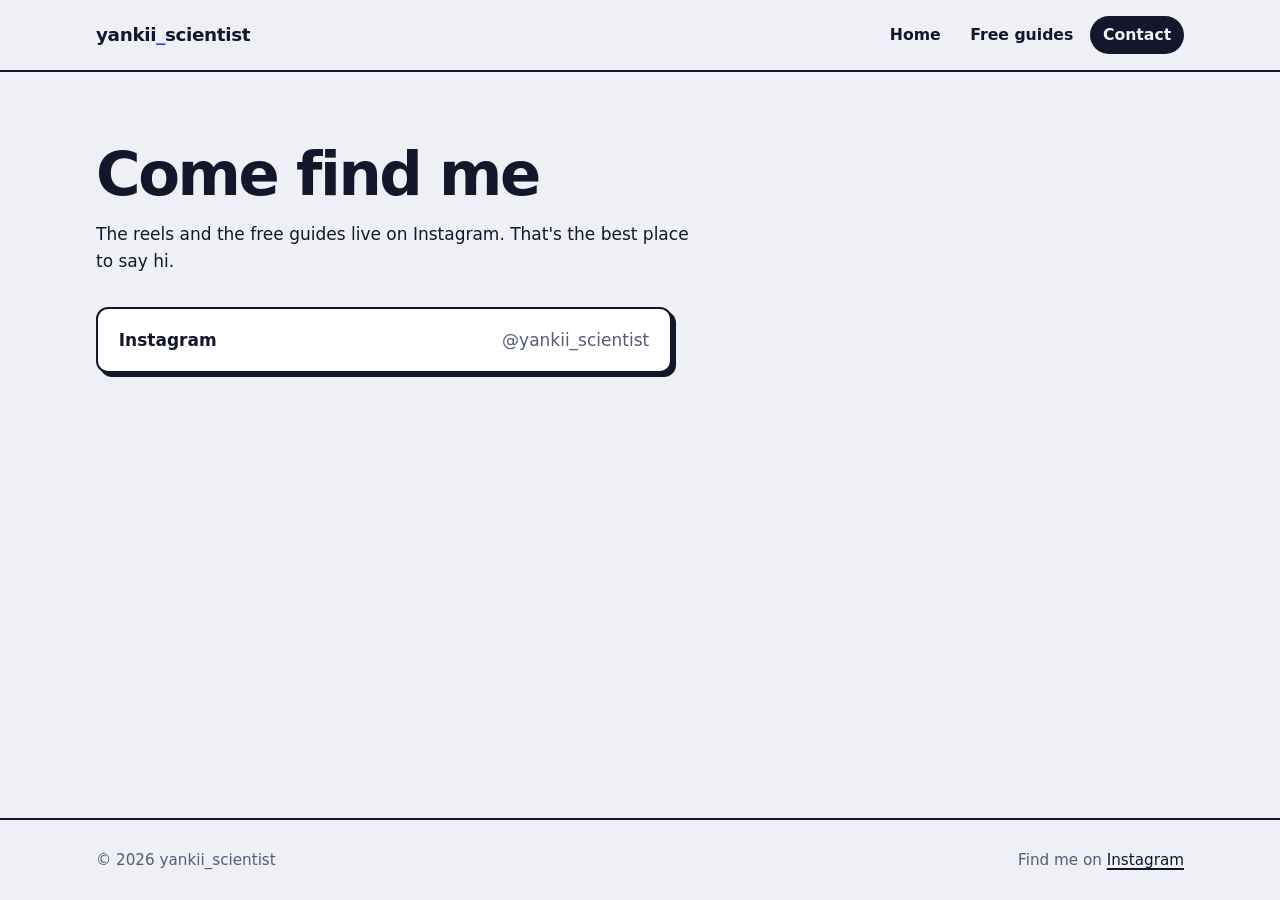
==== contact/index.html @ 996e2024 "Build yankii_scientist site: home, free guides library, contact" ====
<!doctype html>
<html lang="en">
<head>
<meta charset="utf-8">
<meta name="viewport" content="width=device-width,initial-scale=1">
<meta name="color-scheme" content="light dark">
<title>Contact | yankii_scientist</title>
<meta name="description" content="Come find me on Instagram and other places online.">
<link rel="icon" href="data:,">
<link rel="stylesheet" href="../assets/style.css">
</head>
<body>
<a class="skip" href="#main">Skip to content</a>
<header class="site"><div class="wrap">
  <a class="logo" href="../index.html">yankii<span>_</span>scientist</a>
  <nav aria-label="Main"><ul>
    <li><a href="../index.html">Home</a></li>
    <li><a href="../guides/index.html">Free guides</a></li>
    <li><a href="../contact/index.html" aria-current="page">Contact</a></li>
  </ul></nav>
</div></header>
<main id="main">
<section class="page-head wrap">
  <h1>Come find me</h1>
  <p>The reels and the free guides live on Instagram. That's the best place to say hi.</p>
  <ul class="find" id="find">
    <li><a href="https://www.instagram.com/yankii_scientist/"><span class="k">Instagram</span><span class="v">@yankii_scientist</span></a></li>
  </ul>
</section>
</main>
<footer class="site"><div class="wrap">
  <span>&copy; <span id="yr">2026</span> yankii_scientist</span>
  <span>Find me on <a href="https://www.instagram.com/yankii_scientist/">Instagram</a></span>
</div></footer>
<script>document.getElementById('yr').textContent=new Date().getFullYear();</script>
<script src="contact.js"></script><script src="find.js"></script></body></html>
---- assets/style.css ----
:root{
  --paper:#eef0f6; --card:#fff; --ink:#14172b; --muted:#565b78; --line:#cfd3e4;
  --accent:#3a3af0; --accent-ink:#fff; --mark:#ffd23f;
  --font:"Avenir Next","Segoe UI",system-ui,-apple-system,Roboto,sans-serif;
  --mono:ui-monospace,"SF Mono",Menlo,Consolas,monospace;
}
@media (prefers-color-scheme:dark){
  :root{--paper:#0f1120; --card:#181b31; --ink:#eceefb; --muted:#a3a8c8; --line:#2b3055; --accent:#8b8bff; --accent-ink:#0f1120;}
}
*{box-sizing:border-box}
html{scroll-behavior:smooth}
body{margin:0;background:var(--paper);color:var(--ink);font:400 1.0625rem/1.6 var(--font);min-height:100vh;display:flex;flex-direction:column}
main{flex:1}
a{color:inherit;text-decoration-thickness:2px;text-underline-offset:3px}
a:hover{color:var(--accent)}
:focus-visible{outline:3px solid var(--accent);outline-offset:3px;border-radius:4px}
.wrap{width:min(68rem,100% - 2.5rem);margin-inline:auto}
.skip{position:absolute;left:-999px;top:0;background:var(--ink);color:var(--paper);padding:.6rem 1rem;z-index:10}
.skip:focus{left:0}

header.site{border-bottom:2px solid var(--ink)}
header.site .wrap{display:flex;flex-wrap:wrap;align-items:center;justify-content:space-between;gap:.5rem 1.5rem;padding-block:1rem}
.logo{font:800 1.15rem var(--font);letter-spacing:-.02em;text-decoration:none}
.logo span{color:var(--accent)}
nav ul{display:flex;gap:.25rem;list-style:none;margin:0;padding:0;flex-wrap:wrap}
nav a{display:block;padding:.4rem .8rem;border-radius:999px;text-decoration:none;font-weight:600;font-size:.98rem}
nav a:hover{background:var(--card)}
nav a[aria-current="page"]{background:var(--ink);color:var(--paper)}

footer.site{border-top:2px solid var(--ink);margin-top:4rem;padding-block:1.75rem;color:var(--muted);font-size:.95rem}
footer.site .wrap{display:flex;flex-wrap:wrap;justify-content:space-between;gap:.75rem 2rem}
footer.site a{color:var(--ink)}

/* Home */
.hero{padding-block:clamp(3rem,10vw,7rem) clamp(2rem,6vw,4rem)}
.hero h1{font:800 clamp(2.4rem,9.5vw,6.2rem)/.95 var(--font);letter-spacing:-.045em;margin:0 0 1.5rem;overflow-wrap:anywhere}
.hero h1 .us{display:inline-block;width:.55em;height:.12em;background:var(--accent);margin-left:.04em;vertical-align:baseline;animation:blink 1.1s steps(1) 6}
@keyframes blink{50%{opacity:0}}
.hero p.lead{font-size:clamp(1.2rem,2.6vw,1.6rem);line-height:1.4;max-width:34rem;margin:0 0 2rem}
.hl{background:linear-gradient(transparent 58%,var(--mark) 58%);color:#14172b;padding:0 .15em}
.btns{display:flex;flex-wrap:wrap;gap:.75rem}
.btn{display:inline-block;padding:.8rem 1.4rem;border-radius:.6rem;font-weight:700;text-decoration:none;border:2px solid var(--ink);box-shadow:4px 4px 0 var(--ink);transition:transform .12s,box-shadow .12s}
.btn:hover{transform:translate(2px,2px);box-shadow:2px 2px 0 var(--ink);color:inherit}
.btn.primary{background:var(--accent);color:var(--accent-ink)}
.btn.primary:hover{color:var(--accent-ink)}
.btn.plain{background:var(--card)}
.how{border-top:2px solid var(--ink);padding-block:2.5rem 0}
.how h2{font:800 1.6rem var(--font);letter-spacing:-.02em;margin:0 0 1rem}
.how ol{margin:0;padding-left:1.3rem;max-width:36rem}
.how li{margin-bottom:.5rem}

/* Page headings */
.page-head{padding-block:clamp(2.5rem,7vw,4.5rem) 1.5rem}
.page-head h1{font:800 clamp(2.2rem,6vw,3.8rem)/1 var(--font);letter-spacing:-.04em;margin:0 0 1rem}
.page-head p{max-width:38rem;margin:0 0 1rem}
.note{background:var(--card);border:2px solid var(--ink);border-left-width:8px;border-left-color:var(--mark);border-radius:.5rem;padding:.9rem 1.1rem;max-width:38rem}
.note p{margin:0}

/* Guides */
.filters{display:grid;gap:1rem;grid-template-columns:repeat(auto-fit,minmax(14rem,1fr));margin-block:2rem 1.5rem}
.filters label{display:block;font-weight:700;font-size:.95rem;margin-bottom:.3rem}
.filters select{width:100%;padding:.65rem .8rem;font:inherit;color:var(--ink);background:var(--card);border:2px solid var(--ink);border-radius:.5rem}
.grid{list-style:none;margin:0;padding:0;display:grid;gap:1.25rem;grid-template-columns:repeat(auto-fill,minmax(17rem,1fr))}
.gcard{background:var(--card);border:2px solid var(--ink);border-radius:.75rem;padding:1.2rem;display:flex;flex-direction:column;gap:.7rem;height:100%}
.gcard h3{font:800 1.25rem/1.2 var(--font);letter-spacing:-.02em;margin:0}
.gcard p{margin:0;color:var(--muted);font-size:1rem;flex:1}
.tags{display:flex;flex-wrap:wrap;gap:.4rem}
.tag{font-size:.85rem;font-weight:600;padding:.15rem .6rem;border-radius:999px;border:1.5px solid var(--line)}
.tag.tool{background:var(--mark);color:#14172b;border-color:transparent}
.kw{font:600 .9rem var(--mono)}
.kw b{background:var(--ink);color:var(--paper);padding:.1rem .45rem;border-radius:.3rem}
.gcard a.get{font-weight:700}
.empty{border:2px dashed var(--ink);border-radius:.75rem;padding:2.5rem 1.5rem;text-align:center;background:var(--card)}
.empty h2{font:800 1.6rem var(--font);letter-spacing:-.02em;margin:0 0 .4rem}
.empty p{margin:0 auto;max-width:28rem;color:var(--muted)}
[hidden]{display:none!important}
.count{color:var(--muted);font-size:.95rem;margin:0 0 1rem}

/* Contact */
.find{list-style:none;margin:2rem 0 0;padding:0;display:grid;gap:1rem;max-width:36rem}
.find a{display:flex;justify-content:space-between;align-items:center;gap:1rem;padding:1.1rem 1.3rem;background:var(--card);border:2px solid var(--ink);border-radius:.75rem;text-decoration:none;box-shadow:4px 4px 0 var(--ink);transition:transform .12s,box-shadow .12s}
.find a:hover{transform:translate(2px,2px);box-shadow:2px 2px 0 var(--ink)}
.find .k{font-weight:700}
.find .v{color:var(--muted);overflow-wrap:anywhere;text-align:right}

@media (prefers-reduced-motion:reduce){*{animation:none!important;transition:none!important}html{scroll-behavior:auto}}
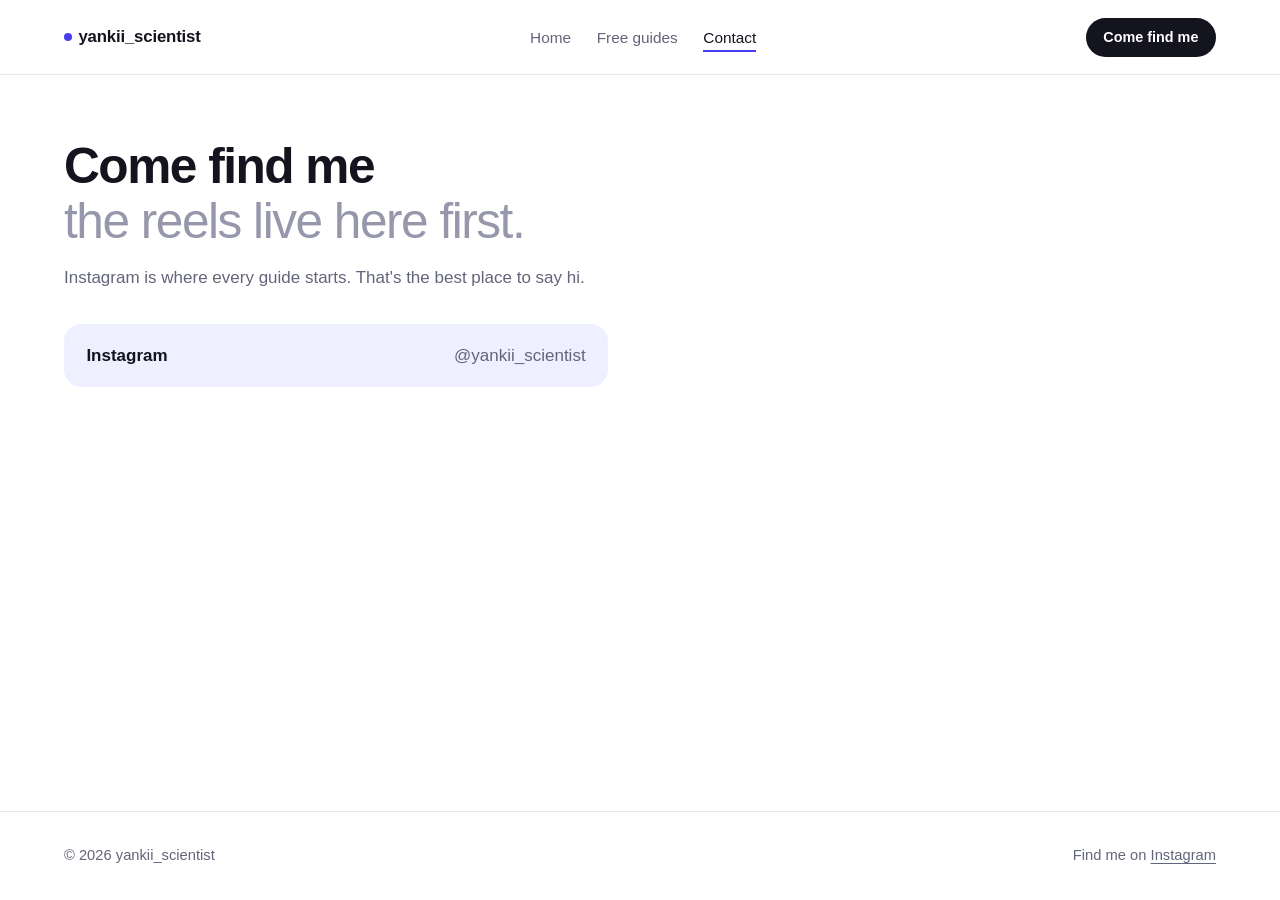
==== commit 9fccd545: "Restyle site in Privy-inspired design language: hero panel, tool chips, pastel step/guide cards" ====
--- a/contact/index.html
+++ b/contact/index.html
@@ -12,25 +12,31 @@
 <body>
 <a class="skip" href="#main">Skip to content</a>
 <header class="site"><div class="wrap">
-  <a class="logo" href="../index.html">yankii<span>_</span>scientist</a>
+  <a class="logo" href="../index.html"><span class="dot" aria-hidden="true"></span>yankii_scientist</a>
   <nav aria-label="Main"><ul>
     <li><a href="../index.html">Home</a></li>
     <li><a href="../guides/index.html">Free guides</a></li>
     <li><a href="../contact/index.html" aria-current="page">Contact</a></li>
   </ul></nav>
+  <a class="nav-cta" href="../contact/index.html">Come find me</a>
 </div></header>
+
 <main id="main">
-<section class="page-head wrap">
-  <h1>Come find me</h1>
-  <p>The reels and the free guides live on Instagram. That's the best place to say hi.</p>
-  <ul class="find" id="find">
-    <li><a href="https://www.instagram.com/yankii_scientist/"><span class="k">Instagram</span><span class="v">@yankii_scientist</span></a></li>
-  </ul>
-</section>
+  <section class="page-head wrap">
+    <h1>Come find me<span class="soft">the reels live here first.</span></h1>
+    <p>Instagram is where every guide starts. That's the best place to say hi.</p>
+    <ul class="find" id="find">
+      <li><a href="https://www.instagram.com/yankii_scientist/"><span class="k">Instagram</span><span class="v">@yankii_scientist</span></a></li>
+    </ul>
+  </section>
 </main>
+
 <footer class="site"><div class="wrap">
   <span>&copy; <span id="yr">2026</span> yankii_scientist</span>
   <span>Find me on <a href="https://www.instagram.com/yankii_scientist/">Instagram</a></span>
 </div></footer>
 <script>document.getElementById('yr').textContent=new Date().getFullYear();</script>
-<script src="contact.js"></script><script src="find.js"></script></body></html>
+<script src="contact.js"></script>
+<script src="find.js"></script>
+</body>
+</html>
--- a/assets/style.css
+++ b/assets/style.css
@@ -1,86 +1,156 @@
 :root{
-  --paper:#eef0f6; --card:#fff; --ink:#14172b; --muted:#565b78; --line:#cfd3e4;
-  --accent:#3a3af0; --accent-ink:#fff; --mark:#ffd23f;
-  --font:"Avenir Next","Segoe UI",system-ui,-apple-system,Roboto,sans-serif;
+  --bg:#ffffff; --bg-soft:#f6f6fb; --card:#ffffff; --ink:#14141f; --grey:#9697ab; --muted:#63657a;
+  --line:#e7e7f2; --accent:#463cf0; --accent-ink:#ffffff;
+  --panel-1:#d8d2fc; --panel-2:#8a7bf2; --panel-3:#5b4de0;
+  --tint-a:#eef0ff; --tint-a-ink:#3b34a8;
+  --tint-b:#eaf7f1; --tint-b-ink:#1f7a55;
+  --tint-c:#fff2e7; --tint-c-ink:#a35a1f;
+  --shadow:0 1px 2px rgba(20,20,31,.04), 0 12px 28px -12px rgba(20,20,31,.12);
+  --font:-apple-system,"Segoe UI",Inter,Roboto,Helvetica,Arial,sans-serif;
   --mono:ui-monospace,"SF Mono",Menlo,Consolas,monospace;
 }
 @media (prefers-color-scheme:dark){
-  :root{--paper:#0f1120; --card:#181b31; --ink:#eceefb; --muted:#a3a8c8; --line:#2b3055; --accent:#8b8bff; --accent-ink:#0f1120;}
+  :root{
+    --bg:#0c0d16; --bg-soft:#13142280; --card:#151726; --ink:#f0f0f8; --grey:#797ba0; --muted:#a6a8c6;
+    --line:#262845; --accent:#8b7dff; --accent-ink:#0c0d16;
+    --panel-1:#2a2460; --panel-2:#40349a; --panel-3:#584bd4;
+    --tint-a:#1a1c38; --tint-a-ink:#c2bcff;
+    --tint-b:#122a22; --tint-b-ink:#6fdcac;
+    --tint-c:#2a1e10; --tint-c-ink:#f2b876;
+    --shadow:0 1px 2px rgba(0,0,0,.3), 0 12px 28px -12px rgba(0,0,0,.5);
+  }
 }
 *{box-sizing:border-box}
 html{scroll-behavior:smooth}
-body{margin:0;background:var(--paper);color:var(--ink);font:400 1.0625rem/1.6 var(--font);min-height:100vh;display:flex;flex-direction:column}
+body{margin:0;background:var(--bg);color:var(--ink);font:400 1.0625rem/1.6 var(--font);min-height:100vh;display:flex;flex-direction:column;-webkit-font-smoothing:antialiased}
 main{flex:1}
-a{color:inherit;text-decoration-thickness:2px;text-underline-offset:3px}
-a:hover{color:var(--accent)}
-:focus-visible{outline:3px solid var(--accent);outline-offset:3px;border-radius:4px}
-.wrap{width:min(68rem,100% - 2.5rem);margin-inline:auto}
-.skip{position:absolute;left:-999px;top:0;background:var(--ink);color:var(--paper);padding:.6rem 1rem;z-index:10}
-.skip:focus{left:0}
+a{color:inherit}
+:focus-visible{outline:2px solid var(--accent);outline-offset:3px;border-radius:4px}
+.wrap{width:min(72rem,100% - 3rem);margin-inline:auto}
+.skip{position:absolute;left:-999px;top:0;background:var(--ink);color:var(--bg);padding:.6rem 1rem;z-index:20}
+.skip:focus{left:1rem;top:1rem}
 
-header.site{border-bottom:2px solid var(--ink)}
-header.site .wrap{display:flex;flex-wrap:wrap;align-items:center;justify-content:space-between;gap:.5rem 1.5rem;padding-block:1rem}
-.logo{font:800 1.15rem var(--font);letter-spacing:-.02em;text-decoration:none}
-.logo span{color:var(--accent)}
-nav ul{display:flex;gap:.25rem;list-style:none;margin:0;padding:0;flex-wrap:wrap}
-nav a{display:block;padding:.4rem .8rem;border-radius:999px;text-decoration:none;font-weight:600;font-size:.98rem}
-nav a:hover{background:var(--card)}
-nav a[aria-current="page"]{background:var(--ink);color:var(--paper)}
+/* Nav */
+header.site{position:sticky;top:0;z-index:10;background:color-mix(in srgb, var(--bg) 88%, transparent);backdrop-filter:blur(10px);border-bottom:1px solid var(--line)}
+header.site .wrap{display:flex;align-items:center;justify-content:space-between;gap:.75rem 1rem;padding-block:1.1rem;flex-wrap:wrap}
+.logo{font:700 1.05rem/1 var(--font);letter-spacing:-.01em;text-decoration:none;display:flex;align-items:center;gap:.4rem}
+.logo .dot{width:.5rem;height:.5rem;border-radius:50%;background:var(--accent);display:inline-block}
+nav ul{display:flex;gap:1.6rem;list-style:none;margin:0;padding:0}
+nav a{text-decoration:none;font-weight:500;font-size:.96rem;color:var(--muted);padding:.3rem 0;border-bottom:2px solid transparent}
+nav a:hover{color:var(--ink)}
+nav a[aria-current="page"]{color:var(--ink);border-color:var(--accent)}
+.nav-cta{display:inline-flex;align-items:center;white-space:nowrap;padding:.5rem 1.1rem;border-radius:999px;background:var(--ink);color:var(--bg);font-weight:600;font-size:.9rem;text-decoration:none}
+.nav-cta:hover{opacity:.85}
+@media (max-width:560px){
+  .nav-cta{display:none}
+}
 
-footer.site{border-top:2px solid var(--ink);margin-top:4rem;padding-block:1.75rem;color:var(--muted);font-size:.95rem}
-footer.site .wrap{display:flex;flex-wrap:wrap;justify-content:space-between;gap:.75rem 2rem}
-footer.site a{color:var(--ink)}
+/* Footer */
+footer.site{border-top:1px solid var(--line);margin-top:5rem;padding-block:2rem}
+footer.site .wrap{display:flex;flex-wrap:wrap;justify-content:space-between;gap:.75rem 2rem;color:var(--muted);font-size:.92rem}
+footer.site a{text-decoration:underline;text-underline-offset:3px}
 
-/* Home */
-.hero{padding-block:clamp(3rem,10vw,7rem) clamp(2rem,6vw,4rem)}
-.hero h1{font:800 clamp(2.4rem,9.5vw,6.2rem)/.95 var(--font);letter-spacing:-.045em;margin:0 0 1.5rem;overflow-wrap:anywhere}
-.hero h1 .us{display:inline-block;width:.55em;height:.12em;background:var(--accent);margin-left:.04em;vertical-align:baseline;animation:blink 1.1s steps(1) 6}
-@keyframes blink{50%{opacity:0}}
-.hero p.lead{font-size:clamp(1.2rem,2.6vw,1.6rem);line-height:1.4;max-width:34rem;margin:0 0 2rem}
-.hl{background:linear-gradient(transparent 58%,var(--mark) 58%);color:#14172b;padding:0 .15em}
+/* Buttons */
 .btns{display:flex;flex-wrap:wrap;gap:.75rem}
-.btn{display:inline-block;padding:.8rem 1.4rem;border-radius:.6rem;font-weight:700;text-decoration:none;border:2px solid var(--ink);box-shadow:4px 4px 0 var(--ink);transition:transform .12s,box-shadow .12s}
-.btn:hover{transform:translate(2px,2px);box-shadow:2px 2px 0 var(--ink);color:inherit}
-.btn.primary{background:var(--accent);color:var(--accent-ink)}
-.btn.primary:hover{color:var(--accent-ink)}
-.btn.plain{background:var(--card)}
-.how{border-top:2px solid var(--ink);padding-block:2.5rem 0}
-.how h2{font:800 1.6rem var(--font);letter-spacing:-.02em;margin:0 0 1rem}
-.how ol{margin:0;padding-left:1.3rem;max-width:36rem}
-.how li{margin-bottom:.5rem}
+.pill{display:inline-flex;align-items:center;justify-content:center;padding:.85rem 1.6rem;border-radius:999px;font-weight:600;font-size:1rem;text-decoration:none;border:1px solid transparent;transition:transform .15s ease,opacity .15s ease}
+.pill.solid{background:var(--ink);color:var(--bg)}
+.pill.outline{background:transparent;color:var(--ink);border-color:var(--line)}
+.pill:hover{transform:translateY(-1px);opacity:.9}
+@media (prefers-reduced-motion:reduce){.pill:hover{transform:none}}
 
-/* Page headings */
-.page-head{padding-block:clamp(2.5rem,7vw,4.5rem) 1.5rem}
-.page-head h1{font:800 clamp(2.2rem,6vw,3.8rem)/1 var(--font);letter-spacing:-.04em;margin:0 0 1rem}
-.page-head p{max-width:38rem;margin:0 0 1rem}
-.note{background:var(--card);border:2px solid var(--ink);border-left-width:8px;border-left-color:var(--mark);border-radius:.5rem;padding:.9rem 1.1rem;max-width:38rem}
-.note p{margin:0}
+/* Hero */
+.hero{padding-block:clamp(2.5rem,6vw,5rem) clamp(2rem,5vw,3.5rem)}
+.hero .wrap{display:grid;grid-template-columns:1.05fr 1fr;gap:clamp(2rem,4vw,4rem);align-items:center}
+.hero h1{font:600 clamp(2.6rem,4.6vw,3.9rem)/1.08 var(--font);letter-spacing:-.03em;margin:0 0 1.3rem}
+.hero h1 .soft{display:block;color:var(--grey);font-weight:500}
+.hero p.lead{font-size:1.2rem;line-height:1.55;color:var(--muted);max-width:32rem;margin:0 0 2rem}
+.hero .btns{margin-bottom:0}
 
-/* Guides */
-.filters{display:grid;gap:1rem;grid-template-columns:repeat(auto-fit,minmax(14rem,1fr));margin-block:2rem 1.5rem}
-.filters label{display:block;font-weight:700;font-size:.95rem;margin-bottom:.3rem}
-.filters select{width:100%;padding:.65rem .8rem;font:inherit;color:var(--ink);background:var(--card);border:2px solid var(--ink);border-radius:.5rem}
-.grid{list-style:none;margin:0;padding:0;display:grid;gap:1.25rem;grid-template-columns:repeat(auto-fill,minmax(17rem,1fr))}
-.gcard{background:var(--card);border:2px solid var(--ink);border-radius:.75rem;padding:1.2rem;display:flex;flex-direction:column;gap:.7rem;height:100%}
-.gcard h3{font:800 1.25rem/1.2 var(--font);letter-spacing:-.02em;margin:0}
-.gcard p{margin:0;color:var(--muted);font-size:1rem;flex:1}
+/* Hero visual: gradient panel with reel mock + guide card */
+.panel{position:relative;border-radius:2rem;background:radial-gradient(120% 130% at 20% 15%,var(--panel-1),var(--panel-2) 55%,var(--panel-3) 100%);padding:clamp(2rem,4vw,3rem);min-height:22rem;display:flex;align-items:center;justify-content:center;overflow:hidden;box-shadow:var(--shadow)}
+.panel::before{content:"";position:absolute;inset:0;background:radial-gradient(60% 40% at 85% 90%,rgba(255,255,255,.35),transparent 70%)}
+.reel{position:relative;width:11.5rem;background:#0c0d16;border-radius:1.6rem;padding:.5rem;box-shadow:0 25px 50px -18px rgba(0,0,0,.45);z-index:1}
+.reel .screen{background:linear-gradient(160deg,#20204a,#3c2f7c 55%,#6a4fc9);border-radius:1.2rem;aspect-ratio:9/17.5;position:relative;overflow:hidden;display:flex;flex-direction:column;justify-content:flex-end;padding:.9rem}
+.reel .bars{position:absolute;top:.6rem;left:.6rem;right:.6rem;display:flex;gap:.25rem}
+.reel .bars span{height:2px;flex:1;background:rgba(255,255,255,.35);border-radius:2px}
+.reel .cap{color:#fff;font-size:.72rem;line-height:1.4;font-weight:600}
+.reel .cap b{color:#ffe27a}
+.card-float{position:absolute;right:-1rem;bottom:1.5rem;background:var(--card);color:var(--ink);border-radius:1rem;padding:1rem 1.2rem;box-shadow:0 20px 40px -16px rgba(20,20,31,.35);width:12.5rem;z-index:2}
+.card-float p{margin:0;font-size:.82rem;color:var(--muted)}
+.card-float .kwrow{display:flex;align-items:center;gap:.4rem;margin-top:.5rem;font:700 .85rem var(--mono)}
+.card-float .kwrow b{background:var(--tint-a);color:var(--tint-a-ink);padding:.15rem .55rem;border-radius:.4rem}
+.card-float .arrow{margin-top:.55rem;font-size:.78rem;font-weight:600;color:var(--accent)}
+
+/* Tool strip */
+.toolstrip{padding-block:2rem 3rem;border-top:1px solid var(--line)}
+.toolstrip .wrap{display:flex;flex-wrap:wrap;align-items:center;gap:.9rem}
+.toolstrip .label{color:var(--muted);font-size:.9rem;margin-right:.4rem}
+.chip{font-size:.92rem;font-weight:600;color:var(--muted);padding:.4rem .9rem;border:1px solid var(--line);border-radius:999px}
+
+/* Section heading */
+.section-head{max-width:34rem;margin-bottom:2.2rem}
+.section-head h2{font:600 clamp(1.7rem,3vw,2.3rem)/1.15 var(--font);letter-spacing:-.02em;margin:0}
+.section-head h2 .soft{color:var(--grey);display:block;font-weight:500}
+.section-head p{color:var(--muted);margin:.7rem 0 0}
+
+/* Feature / how-it-works cards */
+.how{padding-block:1rem 4rem}
+.steps{list-style:none;margin:0;padding:0;display:grid;gap:1.25rem;grid-template-columns:repeat(3,1fr)}
+.step{border-radius:1.25rem;padding:1.6rem;background:var(--tint-a);min-height:11rem;display:flex;flex-direction:column;gap:.6rem}
+.step:nth-child(2){background:var(--tint-b)}
+.step:nth-child(3){background:var(--tint-c)}
+.step .n{font:700 .85rem var(--mono);opacity:.6}
+.step h3{margin:0;font:600 1.15rem var(--font);letter-spacing:-.01em}
+.step p{margin:0;color:var(--muted);font-size:.98rem}
+
+/* Reveal on scroll */
+.reveal{opacity:0;transform:translateY(14px);transition:opacity .6s ease,transform .6s ease}
+.reveal.in{opacity:1;transform:none}
+@media (prefers-reduced-motion:reduce){.reveal{opacity:1;transform:none;transition:none}}
+
+/* Page head (guides/contact) */
+.page-head{padding-block:clamp(2.5rem,6vw,4rem) 1.25rem}
+.page-head h1{font:600 clamp(2.1rem,5vw,3.1rem)/1.1 var(--font);letter-spacing:-.03em;margin:0 0 1rem}
+.page-head h1 .soft{display:block;color:var(--grey);font-weight:500}
+.page-head p{max-width:36rem;color:var(--muted);margin:0 0 1.1rem}
+.note{background:var(--tint-a);color:var(--ink);border-radius:1rem;padding:1rem 1.3rem;max-width:36rem}
+.note p{margin:0;color:var(--ink)}
+.note b{color:var(--tint-a-ink)}
+
+/* Guides filters + grid */
+.filters{display:flex;flex-wrap:wrap;gap:.6rem;margin-block:2rem 1.5rem}
+.filters label{font-size:.85rem;color:var(--muted);align-self:center;margin-right:.2rem}
+.filters select{padding:.55rem 1rem;font:600 .92rem var(--font);color:var(--ink);background:var(--card);border:1px solid var(--line);border-radius:999px;appearance:none;cursor:pointer}
+.grid{list-style:none;margin:0;padding:0;display:grid;gap:1.1rem;grid-template-columns:repeat(auto-fill,minmax(17rem,1fr))}
+.gcard{background:var(--tint-a);border-radius:1.25rem;padding:1.4rem;display:flex;flex-direction:column;gap:.75rem;height:100%;transition:transform .18s ease,box-shadow .18s ease}
+.grid li:nth-child(3n+2) .gcard{background:var(--tint-b)}
+.grid li:nth-child(3n+3) .gcard{background:var(--tint-c)}
+.gcard:hover{transform:translateY(-3px);box-shadow:var(--shadow)}
+@media (prefers-reduced-motion:reduce){.gcard:hover{transform:none}}
+.gcard h3{font:600 1.2rem/1.25 var(--font);letter-spacing:-.01em;margin:0}
+.gcard p{margin:0;color:var(--muted);font-size:.98rem;flex:1}
 .tags{display:flex;flex-wrap:wrap;gap:.4rem}
-.tag{font-size:.85rem;font-weight:600;padding:.15rem .6rem;border-radius:999px;border:1.5px solid var(--line)}
-.tag.tool{background:var(--mark);color:#14172b;border-color:transparent}
-.kw{font:600 .9rem var(--mono)}
-.kw b{background:var(--ink);color:var(--paper);padding:.1rem .45rem;border-radius:.3rem}
-.gcard a.get{font-weight:700}
-.empty{border:2px dashed var(--ink);border-radius:.75rem;padding:2.5rem 1.5rem;text-align:center;background:var(--card)}
-.empty h2{font:800 1.6rem var(--font);letter-spacing:-.02em;margin:0 0 .4rem}
-.empty p{margin:0 auto;max-width:28rem;color:var(--muted)}
+.tag{font-size:.8rem;font-weight:600;padding:.2rem .65rem;border-radius:999px;background:var(--card);color:var(--muted)}
+.kw{font:700 .88rem var(--mono);color:var(--muted)}
+.kw b{background:var(--card);color:var(--ink);padding:.12rem .5rem;border-radius:.4rem}
+.gcard a.get{font-weight:600;color:var(--accent);text-decoration:none}
+.gcard a.get:hover{text-decoration:underline}
+.empty{border-radius:1.25rem;padding:2.75rem 1.5rem;text-align:center;background:var(--tint-a)}
+.empty h2{font:600 1.5rem var(--font);letter-spacing:-.01em;margin:0 0 .5rem}
+.empty p{margin:0 auto;max-width:26rem;color:var(--muted)}
 [hidden]{display:none!important}
-.count{color:var(--muted);font-size:.95rem;margin:0 0 1rem}
+.count{color:var(--muted);font-size:.92rem;margin:0 0 1rem}
 
 /* Contact */
-.find{list-style:none;margin:2rem 0 0;padding:0;display:grid;gap:1rem;max-width:36rem}
-.find a{display:flex;justify-content:space-between;align-items:center;gap:1rem;padding:1.1rem 1.3rem;background:var(--card);border:2px solid var(--ink);border-radius:.75rem;text-decoration:none;box-shadow:4px 4px 0 var(--ink);transition:transform .12s,box-shadow .12s}
-.find a:hover{transform:translate(2px,2px);box-shadow:2px 2px 0 var(--ink)}
-.find .k{font-weight:700}
+.find{list-style:none;margin:2rem 0 0;padding:0;display:grid;gap:.9rem;max-width:34rem}
+.find a{display:flex;justify-content:space-between;align-items:center;gap:1rem;padding:1.15rem 1.4rem;background:var(--tint-a);border-radius:1.1rem;text-decoration:none;transition:transform .18s ease}
+.find a:hover{transform:translateY(-2px)}
+@media (prefers-reduced-motion:reduce){.find a:hover{transform:none}}
+.find .k{font-weight:600}
 .find .v{color:var(--muted);overflow-wrap:anywhere;text-align:right}
 
-@media (prefers-reduced-motion:reduce){*{animation:none!important;transition:none!important}html{scroll-behavior:auto}}
+@media (max-width:860px){
+  .hero .wrap{grid-template-columns:1fr}
+  .panel{order:-1}
+  .steps{grid-template-columns:1fr}
+}
